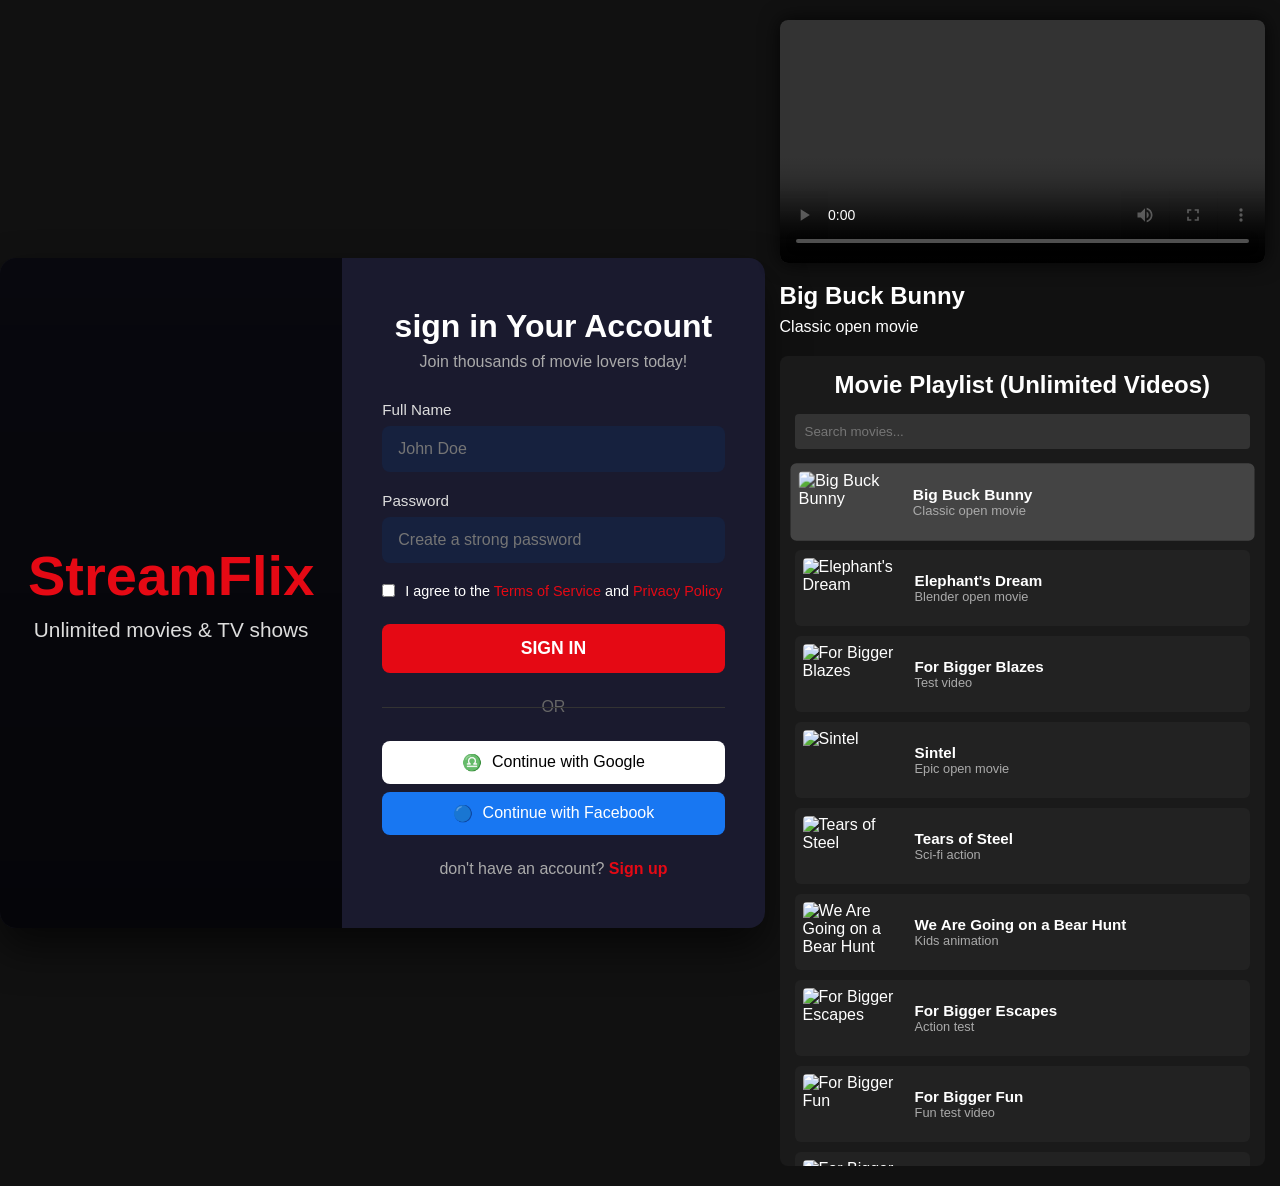
==== index.html @ 19ef3d85 "Initial commit" ====
<!DOCTYPE html>
<html lang="en">
<head>
  <meta charset="UTF-8">
  <meta name="viewport" content="width=device-width, initial-scale=1.0">
  <title>Movie Streamer</title>
  <link rel="stylesheet" href="style.css">
</head>
<body>

<div class="account-container">
    <!-- Left Side - Image / Branding -->
    <div class="left-side">
      <div class="overlay">
        <h1>StreamFlix</h1>
        <p>Unlimited movies & TV shows</p>
      </div>
    </div>

    <!-- Right Side - Form -->
    <div class="right-side">
      <div class="form-box">
        <h2>sign in Your Account</h2>
        <p class="subtitle">Join thousands of movie lovers today!</p>

        <form id="accountForm">
          <div class="input-group">
            <label>Full Name</label>
            <input type="text" id="fullName" placeholder="John Doe" required>
          </div>

          <div class="input-group">
            <label>Password</label>
            <input type="password" id="password" placeholder="Create a strong password" required>
            <span id="togglePassword" class="toggle-password"></span>
          </div>

          <div class="checkbox-group">
            <input type="checkbox" id="terms" required>
            <label for="terms">I agree to the <a href="#">Terms of Service</a> and <a href="#">Privacy Policy</a></label>
          </div>

          <button type="submit" class="create-btn" onclick= create() >SIGN IN</button>
        </form>

        <div class="divider">
          <span>OR</span>
        </div>

        <!-- Social Login -->
        <div class="social-login">
          <button class="social-btn google">
            <span>♎                                                              </span> Continue with Google
          </button>
          <button class="social-btn facebook">
            <span>🔵</span> Continue with Facebook
          </button>
        </div>

        <p class="login-link">
          don't have an account? 
          <a href="movie.html">Sign up</a>
        </p>
      </div>
    </div>
  </div>




  <div class="container">
    <!-- Main Player -->
    <div class="player-section">
      <video id="mainVideo" controls width="100%" height="auto">
        Your browser does not support the video tag.
      </video>

      <div class="video-info">
        <h2 id="videoTitle">Select a movie from the playlist</h2>
        <p id="videoDesc">Enjoy free 30mb for siging in</p>
      </div>
    </div>

    <!-- Play  list  Sidebar -->
    <div class="playlist-section">
      <h2>Movie Playlist (Unlimited Videos)</h2>
      <input type="text" id="search" placeholder="Search movies..." onkeyup="filterPlaylist()">

      <div id="playlist" class="playlist"></div>
    </div>
  </div>

  <script src="js.js">
    function create(){
        window.location.href="netflix.html"
    }
  </script>
</body>
</html>
---- style.css ----
* {
  margin: 0;
  padding: 0;
  box-sizing: border-box;
}

body {
  font-family: 'Segoe UI', Arial, sans-serif;
  background: linear-gradient(135deg, #0f0c29, #302b63, #24243e);
  color: #fff;
  min-height: 100vh;
  display: flex;
  align-items: center;
  justify-content: center;
}

.account-container {
  display: flex;
  max-width: 1000px;
  width: 90%;
  background: #1a1a2e;
  border-radius: 16px;
  overflow: hidden;
  box-shadow: 0 20px 40px rgba(0, 0, 0, 0.6);
  margin: 40px auto;
}

.left-side {
  flex: 1;
  background: linear-gradient(rgba(0,0,0,0.7), rgba(0,0,0,0.8)), url('https://picsum.photos/id/1015/800/1000') center/cover no-repeat;
  display: flex;
  align-items: center;
  justify-content: center;
  position: relative;
  min-height: 600px;
}

.overlay {
  text-align: center;
  z-index: 2;
}

.overlay h1 {
  font-size: 3.5rem;
  color: #e50914;
  margin-bottom: 10px;
}

.overlay p {
  font-size: 1.3rem;
  color: #ddd;
}

.right-side {
  flex: 1;
  padding: 50px 40px;
  display: flex;
  align-items: center;
}

.form-box {
  width: 100%;
}

.form-box h2 {
  font-size: 2rem;
  margin-bottom: 8px;
  text-align: center;
}

.subtitle {
  text-align: center;
  color: #aaa;
  margin-bottom: 30px;
}

.input-group {
  position: relative;
  margin-bottom: 20px;
}

.input-group label {
  display: block;
  margin-bottom: 8px;
  font-size: 0.95rem;
  color: #ddd;
}

.input-group input {
  width: 100%;
  padding: 14px 16px;
  border: none;
  border-radius: 8px;
  background: #16213e;
  color: #fff;
  font-size: 1rem;
}

.input-group input:focus {
  outline: 2px solid #e50914;
}

.toggle-password {
  position: absolute;
  right: 15px;
  top: 42px;
  cursor: pointer;
  font-size: 1.3rem;
}

.checkbox-group {
  display: flex;
  align-items: center;
  gap: 10px;
  margin: 15px 0;
  font-size: 0.9rem;
}

.checkbox-group a {
  color: #e50914;
  text-decoration: none;
}

.checkbox-group a:hover {
  text-decoration: underline;
}

.create-btn {
  width: 100%;
  padding: 14px;
  background: #e50914;
  color: white;
  border: none;
  border-radius: 8px;
  font-size: 1.1rem;
  font-weight: bold;
  cursor: pointer;
  margin-top: 10px;
  transition: 0.3s;
}

.create-btn:hover {
  background: #f40612;
  transform: translateY(-2px);
}

.divider {
  text-align: center;
  margin: 25px 0;
  position: relative;
  color: #666;
}

.divider::before {
  content: '';
  position: absolute;
  top: 50%;
  left: 0;
  right: 0;
  height: 1px;
  background: #333;
}

.divider span {
  background: #1a1a2e;
  padding: 0 20px;
}

.social-login button {
  width: 100%;
  padding: 12px;
  margin: 8px 0;
  border: none;
  border-radius: 8px;
  font-size: 1rem;
  cursor: pointer;
  display: flex;
  align-items: center;
  justify-content: center;
  gap: 10px;
}

.social-btn.google {
  background: #fff;
  color: #000;
}

.social-btn.facebook {
  background: #1877f2;
  color: white;
}

.login-link {
  text-align: center;
  margin-top: 25px;
  color: #aaa;
}

.login-link a {
  color: #e50914;
  text-decoration: none;
  font-weight: bold;
}

.login-link a:hover {
  text-decoration: underline;
}

/* Responsive */
@media (max-width: 768px) {
  .account-container {
    flex-direction: column;
  }
  .left-side {
    min-height: 200px;
  }
}
* {
  margin: 0;
  padding: 0;
  box-sizing: border-box;
}

body {
  font-family: Arial, sans-serif;
  background: #111;
  color: #fff;
}

.container {
  display: flex;
  flex-wrap: wrap;
  max-width: 1400px;
  margin: 20px auto;
  gap: 20px;
  padding: 0 15px;
}

.player-section {
  flex: 2;
  min-width: 300px;
}

video {
  background: #000;
  border-radius: 8px;
  box-shadow: 0 0 20px rgba(0,0,0,0.8);
}

.video-info {
  margin-top: 15px;
}

.video-info h2 {
  font-size: 1.5rem;
  margin-bottom: 8px;
}

.playlist-section {
  flex: 1;
  min-width: 280px;
  background: #1a1a1a;
  border-radius: 8px;
  padding: 15px;
  max-height: 90vh;
  overflow-y: auto;
}

.playlist-section h2 {
  margin-bottom: 15px;
  text-align: center;
}

#search {
  width: 100%;
  padding: 10px;
  margin-bottom: 15px;
  border: none;
  border-radius: 4px;
  background: #333;
  color: #fff;
}

.playlist {
  display: flex;
  flex-direction: column;
  gap: 10px;
}

.playlist-item {
  display: flex;
  align-items: center;
  gap: 12px;
  background: #222;
  padding: 8px;
  border-radius: 6px;
  cursor: pointer;
  transition: 0.3s;
}

.playlist-item:hover, .playlist-item.active {
  background: #444;
  transform: scale(1.02);
}

.playlist-item img {
  width: 100px;
  height: 60px;
  object-fit: cover;
  border-radius: 4px;
}

.playlist-item .info h4 {
  font-size: 0.95rem;
}

.playlist-item .info p {
  font-size: 0.8rem;
  color: #aaa;
}

/* Responsive */
@media (max-width: 900px) {
  .container {
    flex-direction: column;
  }
}
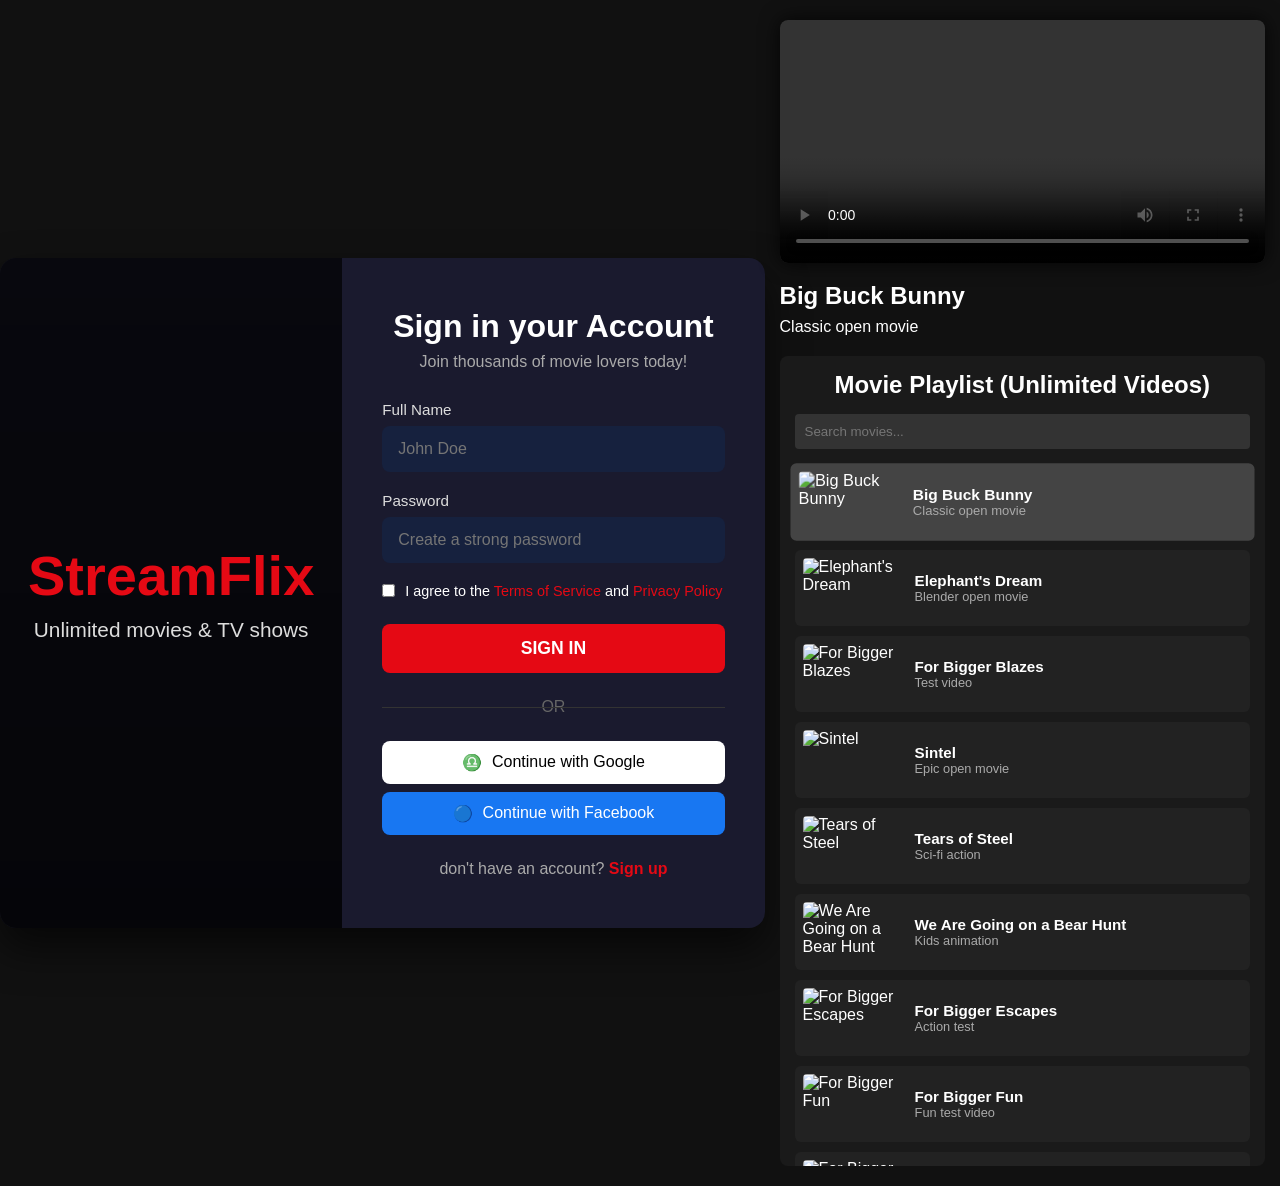
==== commit 49f1948d: "." ====
--- a/index.html
+++ b/index.html
@@ -20,7 +20,7 @@
     <!-- Right Side - Form -->
     <div class="right-side">
       <div class="form-box">
-        <h2>sign in Your Account</h2>
+        <h2>Sign in your Account</h2>
         <p class="subtitle">Join thousands of movie lovers today!</p>
 
         <form id="accountForm">
@@ -90,7 +90,7 @@
     </div>
   </div>
 
-  <script src="js.js">
+  <script src="moriola.js">
     function create(){
         window.location.href="netflix.html"
     }
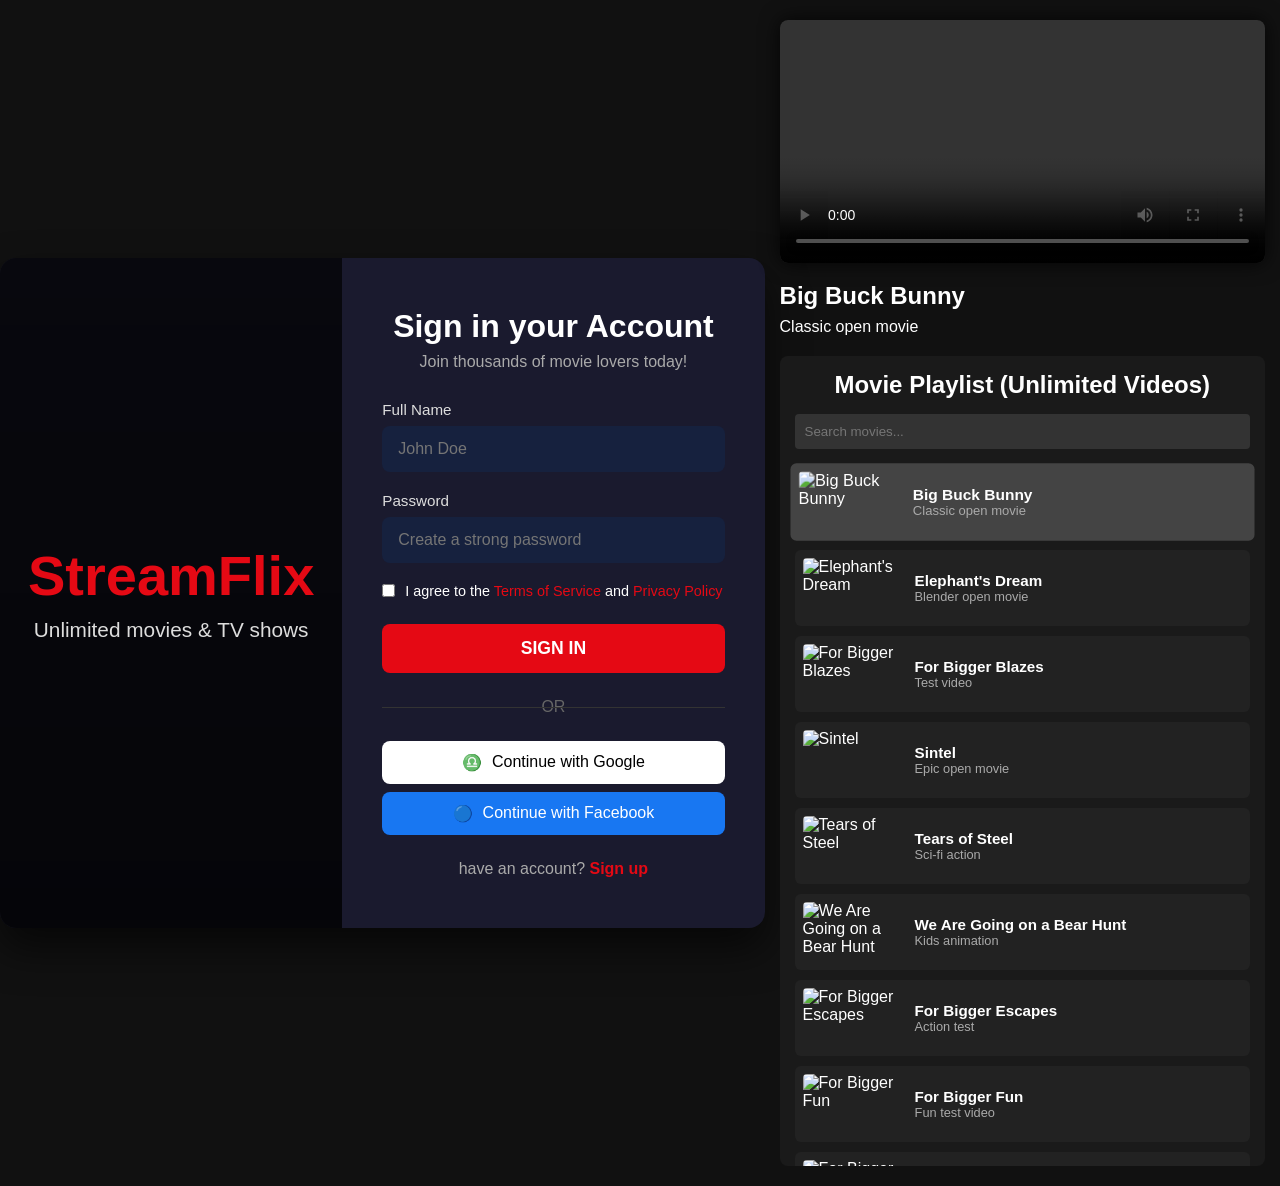
==== commit 0f95edbf: "clean of code" ====
--- a/index.html
+++ b/index.html
@@ -40,7 +40,7 @@
             <label for="terms">I agree to the <a href="#">Terms of Service</a> and <a href="#">Privacy Policy</a></label>
           </div>
 
-          <button type="submit" class="create-btn" onclick= create() >SIGN IN</button>
+          <button type="submit" class="create-btn" onclick= log() >SIGN IN</button>
         </form>
 
         <div class="divider">
@@ -58,7 +58,7 @@
         </div>
 
         <p class="login-link">
-          don't have an account? 
+           have an account? 
           <a href="movie.html">Sign up</a>
         </p>
       </div>
@@ -91,7 +91,7 @@
   </div>
 
   <script src="moriola.js">
-    function create(){
+    function log(){
         window.location.href="netflix.html"
     }
   </script>
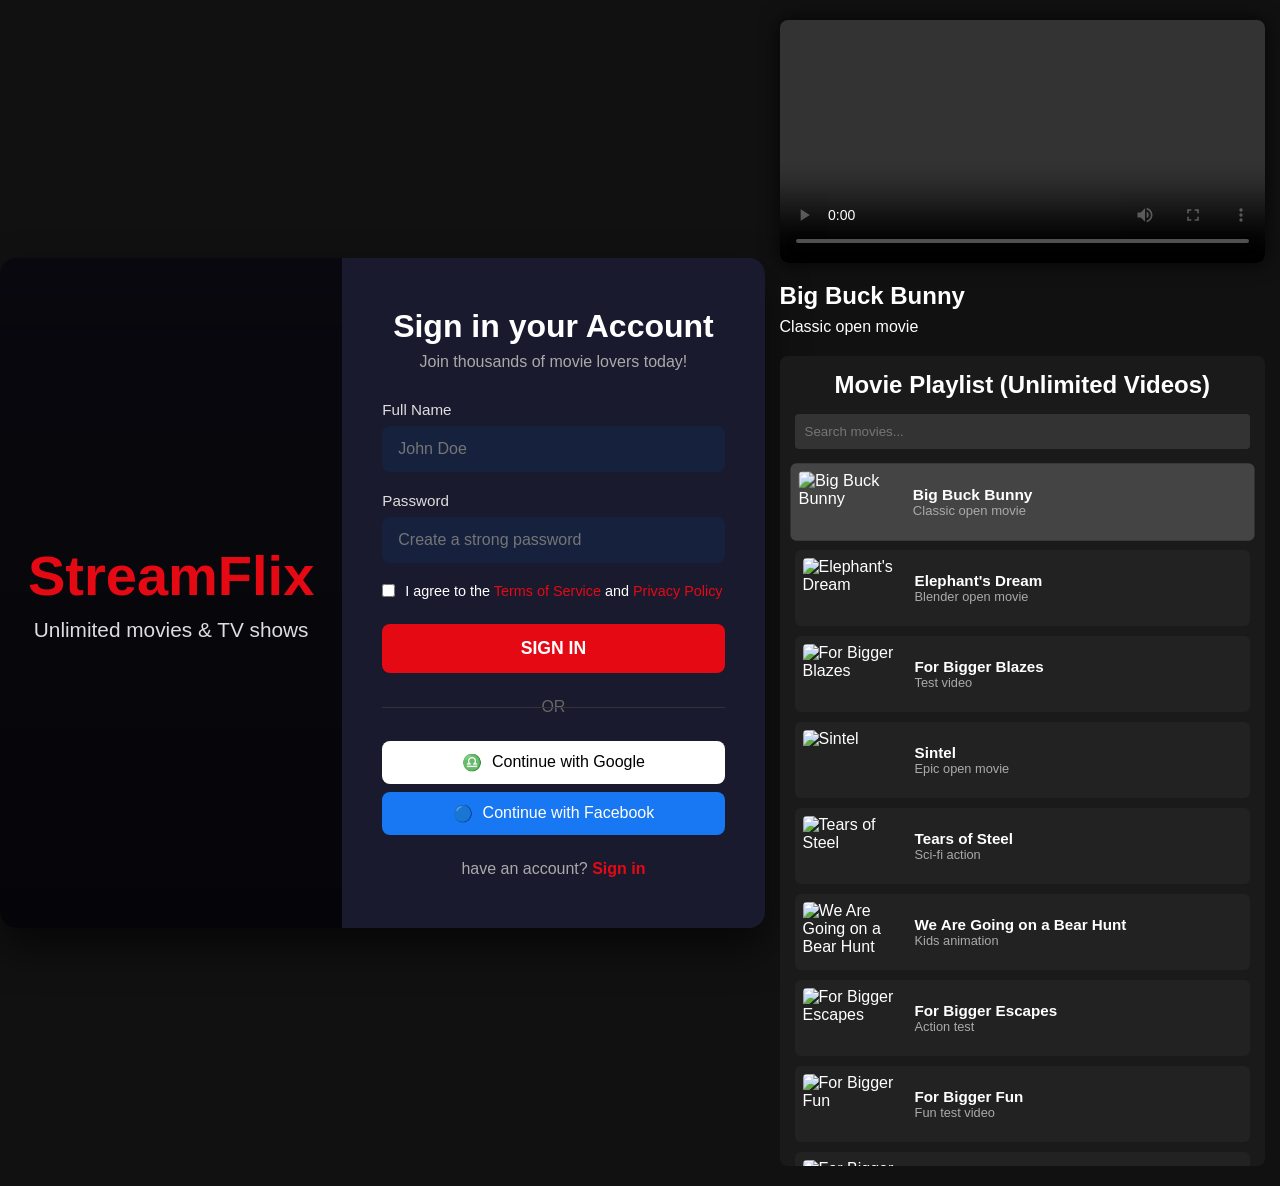
==== commit d532a033: "." ====
--- a/index.html
+++ b/index.html
@@ -59,7 +59,7 @@
 
         <p class="login-link">
            have an account? 
-          <a href="movie.html">Sign up</a>
+          <a href="movie.html" onclick="signin()">Sign in</a>
         </p>
       </div>
     </div>
@@ -94,6 +94,9 @@
     function log(){
         window.location.href="netflix.html"
     }
+    function signin(){
+      window.location.href="movie.html"
+    }
   </script>
 </body>
 </html>
--- a/style.css
+++ b/style.css
@@ -16,7 +16,7 @@
 
 .account-container {
   display: flex;
-  max-width: 1000px;
+  max-width: 100%;
   width: 90%;
   background: #1a1a2e;
   border-radius: 16px;
@@ -205,8 +205,8 @@
 .login-link a:hover {
   text-decoration: underline;
 }
-
-/* Responsive */
+/* 
+Responsive */
 @media (max-width: 768px) {
   .account-container {
     flex-direction: column;
@@ -230,7 +230,7 @@
 .container {
   display: flex;
   flex-wrap: wrap;
-  max-width: 1400px;
+  max-width: 100%;
   margin: 20px auto;
   gap: 20px;
   padding: 0 15px;
@@ -258,7 +258,7 @@
 
 .playlist-section {
   flex: 1;
-  min-width: 280px;
+  min-width: 100%;
   background: #1a1a1a;
   border-radius: 8px;
   padding: 15px;
@@ -320,8 +320,22 @@
 }
 
 /* Responsive */
-@media (max-width: 900px) {
+/* @media (max-width: 900px) {
   .container {
     flex-direction: column;
   }
+} */
+@media (max-width: 768px){
+    .container{
+      padding: 25px 25px 25px 25px;
+    }
+    .account-container{
+       padding: 25px 25px 25px 25px;
+    }
+    .form-box {
+     padding: 25px 25px 25px 25px;
+}
+.playlist-section {
+  padding: 25px 25px 25px 25px;
+}
 }
